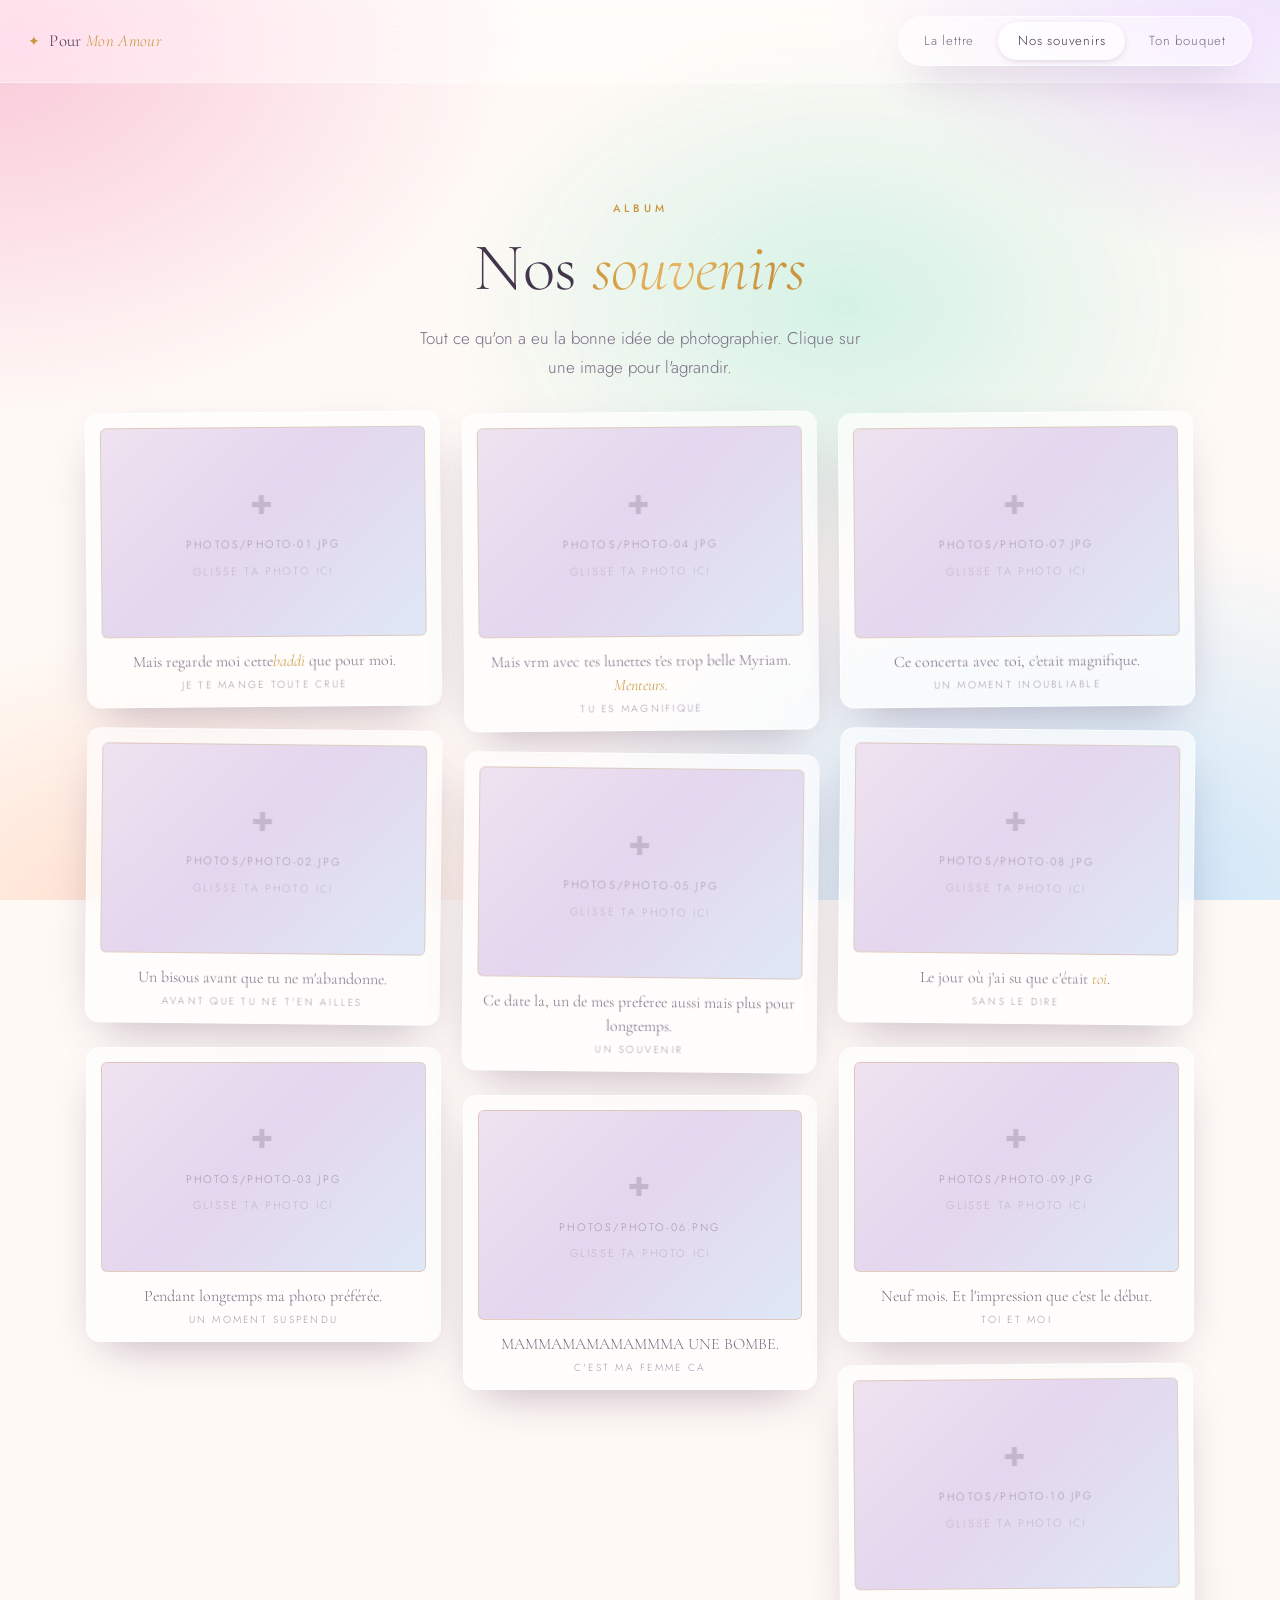
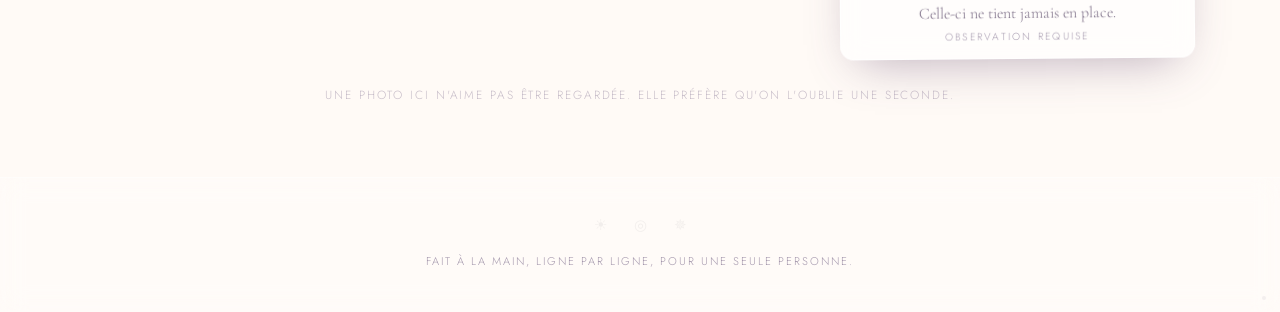
==== galerie.html @ 2abd5b2d "Add files via upload" ====
<!-- ==========================================================================
     FICHIER : galerie.html
     L'album photo — grille Masonry.
     ÉNIGME 2 (cachée ici) : le DERNIER cadre est un objet quantique.
     Si plus rien ne bouge pendant 5 secondes, il se révèle.

     LES PHOTOS sont dans le sous-dossier photos/ (versions web, 1800 px max).
     Tes fichiers d'origine sont intacts à la racine du dossier.
     Chaque cadre indique en commentaire de quel original il vient.
     ========================================================================== -->
<!DOCTYPE html>
<html lang="fr">
<head>
<meta charset="UTF-8">
<meta name="viewport" content="width=device-width, initial-scale=1">
<meta name="theme-color" content="#fffaf6">
<meta name="description" content="Nos souvenirs, encadrés.">

<title>Nos souvenirs ✦</title>

<link rel="icon" href="data:image/svg+xml,<svg xmlns='http://www.w3.org/2000/svg' viewBox='0 0 100 100'><text y='.9em' font-size='88'>🖼️</text></svg>">

<link rel="preconnect" href="https://fonts.googleapis.com">
<link rel="preconnect" href="https://fonts.gstatic.com" crossorigin>
<link href="https://fonts.googleapis.com/css2?family=Cormorant+Garamond:ital,wght@0,300;0,400;0,600;1,300;1,400&family=Jost:wght@300;400;500&display=swap" rel="stylesheet">

<link rel="stylesheet" href="style.css">
</head>

<body data-page="galerie">

<a class="skip-link" href="#contenu">Aller au contenu</a>

<!-- ===================== EN-TÊTE ===================== -->
<header class="site-header">
  <div class="brand">
    <span class="brand-mark" aria-hidden="true">✦</span>
    <span>Pour <em data-nom>toi</em></span>
  </div>
  <nav class="nav" aria-label="Navigation principale">
    <a href="index.html"   class="nav-link">La lettre</a>
    <a href="galerie.html" class="nav-link">Nos souvenirs</a>
    <a href="bouquet.html" class="nav-link">Ton bouquet</a>
  </nav>
</header>

<main id="contenu">
  <section class="wrap section">

    <header class="hero" style="padding-block:clamp(20px,6vw,44px) 0">
      <span class="eyebrow">Album</span>
      <h1 class="display" style="font-size:clamp(2.2rem,8vw,4.2rem)">Nos <em>souvenirs</em></h1>
      <!-- METTRE LE TEXTE D'INTRODUCTION DE LA GALERIE ICI -->
      <p class="lead">
        Tout ce qu'on a eu la bonne idée de photographier.
        Clique sur une image pour l'agrandir.
      </p>
    </header>

    <!-- ==========================================================
         LA GRILLE MASONRY — 10 photos
         Pour chaque cadre, il ne te reste qu'à réécrire le texte du
         <figcaption> (la ligne de légende et la petite ligne en
         majuscules en dessous). Ne touche pas aux src.
         ATTENTION : garde le DERNIER cadre (frame-quantum) en dernier.
         ========================================================== -->
    <div class="gallery" id="gallery">

      <!-- photo-01  <-  21BAE260-D2A3-44F0-8551-FBE3B6B635D3.jpg -->
      <figure class="frame">
        <div class="frame-inner">
          <img src="photos/photo-01.jpg" alt="Souvenir 1" loading="lazy">
        </div>
        <figcaption>
          <!-- MODIFIER LA LÉGENDE ICI -->
          Mais regarde moi cette<em>baddi</em> que pour moi.
          <span class="date">Je te mange toute crue</span>
        </figcaption>
      </figure>

      <!-- photo-02  <-  234F3E86-0384-46CB-82E0-60DF8956F5DC.jpg -->
      <figure class="frame">
        <div class="frame-inner">
          <img src="photos/photo-02.jpg" alt="Souvenir 2" loading="lazy">
        </div>
        <figcaption>
          <!-- MODIFIER LA LÉGENDE ICI -->
          Un bisous avant que tu ne m'abandonne.
          <span class="date">Avant que tu ne t'en ailles</span>
        </figcaption>
      </figure>

      <!-- photo-03  <-  3119BAD1-E97C-4F26-B639-EB09EE5CC3A6.jpg -->
      <figure class="frame">
        <div class="frame-inner">
          <img src="photos/photo-03.jpg" alt="Souvenir 3" loading="lazy">
        </div>
        <figcaption>
          <!-- MODIFIER LA LÉGENDE ICI -->
          Pendant longtemps ma photo préférée.
          <span class="date">Un moment suspendu</span>
        </figcaption>
      </figure>

      <!-- photo-04  <-  57893C8D-F0AA-4D41-A6BA-7386998CC1F8.jpg -->
      <figure class="frame">
        <div class="frame-inner">
          <img src="photos/photo-04.jpg" alt="Souvenir 4" loading="lazy">
        </div>
        <figcaption>
          <!-- MODIFIER LA LÉGENDE ICI -->
          Mais vrm avec tes lunettes t'es trop belle Myriam.
          <em>Menteurs.</em>
          <span class="date">Tu es magnifique</span>
        </figcaption>
      </figure>

      <!-- photo-05  <-  IMG_0868.JPG  (orientation redressée) -->
      <figure class="frame">
        <div class="frame-inner">
          <img src="photos/photo-05.jpg" alt="Souvenir 5" loading="lazy">
        </div>
        <figcaption>
          <!-- MODIFIER LA LÉGENDE ICI -->
          Ce date la, un de mes preferee aussi mais plus pour longtemps.
          <span class="date">Un souvenir</span>
        </figcaption>
      </figure>

      <!-- photo-06  <-  Sans_titre_55_20260718184501.png -->
      <figure class="frame">
        <div class="frame-inner">
          <img src="photos/photo-06.png" alt="Souvenir 6" loading="lazy">
        </div>
        <figcaption>
          <!-- MODIFIER LA LÉGENDE ICI -->
          MAMMAMAMAMAMMMA UNE BOMBE.
          <span class="date">C'est ma femme ca</span>
        </figcaption>
      </figure>

      <!-- photo-07  <-  IMG_1822.HEIC -->
      <figure class="frame">
        <div class="frame-inner">
          <img src="photos/photo-07.jpg" alt="Souvenir 7" loading="lazy">
        </div>
        <figcaption>
          <!-- MODIFIER LA LÉGENDE ICI -->
          Ce concerta avec toi, c'etait magnifique.
          <span class="date">Un moment inoubliable</span>
        </figcaption>
      </figure>

      <!-- photo-08  <-  IMG_1877.HEIC -->
      <figure class="frame">
        <div class="frame-inner">
          <img src="photos/photo-08.jpg" alt="Souvenir 8" loading="lazy">
        </div>
        <figcaption>
          <!-- MODIFIER LA LÉGENDE ICI -->
          Le jour où j'ai su que c'était <em>toi</em>.
          <span class="date">Sans le dire</span>
        </figcaption>
      </figure>

      <!-- photo-09  <-  IMG_2083.HEIC -->
      <figure class="frame">
        <div class="frame-inner">
          <img src="photos/photo-09.jpg" alt="Souvenir 9" loading="lazy">
        </div>
        <figcaption>
          <!-- MODIFIER LA LÉGENDE ICI -->
          Neuf mois. Et l'impression que c'est le début.
          <span class="date">Toi et moi</span>
        </figcaption>
      </figure>

      <!-- ==========================================================
           ÉNIGME 2 — L'OBJET QUANTIQUE   (photo-10 <- IMG_2093.HEIC)
           Ce cadre doit rester le DERNIER de la grille.
           Le texte révélé est généré par app.js (donc invisible ici).
           ========================================================== -->
      <figure class="frame frame-quantum" id="frameQuantum">
        <div class="frame-inner">
          <img src="photos/photo-10.jpg" alt="Souvenir 10" loading="lazy">
          <div class="quantum-veil" id="quantumVeil" aria-hidden="true"><b></b></div>
        </div>
        <figcaption>
          <!-- MODIFIER LA LÉGENDE ICI -->
          Celle-ci ne tient jamais en place.
          <span class="date">Observation requise</span>
        </figcaption>
      </figure>

    </div>

    <p class="whisper" style="text-align:center;margin-top:26px">
      Une photo ici n'aime pas être regardée. Elle préfère qu'on l'oublie une seconde.
    </p>

  </section>
</main>

<!-- ===================== PIED DE PAGE ===================== -->
<footer class="site-footer">
  <div class="sigils" id="sigils" aria-hidden="true"></div>
  <small>Fait à la main, ligne par ligne, pour une seule personne.</small>
  <span class="pixel-secret" id="pixelSecret" role="button" tabindex="-1" aria-label="Anomalie"></span>
</footer>

<script src="app.js" defer></script>
</body>
</html>
---- style.css ----
/* =========================================================================
   FICHIER : style.css
   Design global — Glassmorphism pastel, Mobile-First.
   Utilisé par index.html, galerie.html et bouquet.html.
   ========================================================================= */

/* -------------------------------------------------------------------------
   0. TOKENS & RESET
   ------------------------------------------------------------------------- */
:root{
  /* Palette pastel */
  --c-rose:#f9c9d9;
  --c-lilas:#dcc9f5;
  --c-ciel:#c6e2f8;
  --c-peche:#ffd9c4;
  --c-menthe:#cdf0e2;
  --c-creme:#fffaf6;

  /* Accents */
  --or:#c9963f;
  --or-clair:#f2d9a0;
  --or-vif:#ffdf9e;

  /* Encre */
  --encre:#43354c;
  --encre-2:#7a6b84;
  --encre-3:#a598ad;

  /* Verre */
  --verre:rgba(255,255,255,.44);
  --verre-fort:rgba(255,255,255,.66);
  --verre-bord:rgba(255,255,255,.72);
  --verre-bord-2:rgba(255,255,255,.35);

  --ombre:0 18px 45px -18px rgba(88,62,102,.42);
  --ombre-forte:0 30px 70px -25px rgba(70,45,90,.55);

  --r-xs:10px;
  --r-sm:14px;
  --r:20px;
  --r-lg:28px;
  --r-full:999px;

  --serif:'Cormorant Garamond',Georgia,'Times New Roman',serif;
  --sans:'Jost',-apple-system,BlinkMacSystemFont,'Segoe UI',Roboto,'Helvetica Neue',sans-serif;

  --ease:cubic-bezier(.6,.04,.28,1);
  --max:1180px;
}

*,*::before,*::after{ box-sizing:border-box; margin:0; padding:0; }

html{
  -webkit-text-size-adjust:100%;
  scroll-behavior:smooth;
}

body{
  min-height:100svh;
  font-family:var(--sans);
  font-weight:300;
  font-size:16px;
  line-height:1.7;
  color:var(--encre);
  background:var(--c-creme);
  overflow-x:hidden;
  -webkit-font-smoothing:antialiased;
  -webkit-tap-highlight-color:transparent;
  display:flex;
  flex-direction:column;
}

img{ display:block; max-width:100%; height:auto; }
button,input,select{ font:inherit; color:inherit; }
button{ background:none; border:0; cursor:pointer; }
a{ color:inherit; text-decoration:none; }

.sr-only{
  position:absolute!important; width:1px; height:1px; padding:0; margin:-1px;
  overflow:hidden; clip:rect(0 0 0 0); white-space:nowrap; border:0;
}

.skip-link{
  position:absolute; top:-100px; left:12px; z-index:999;
  background:#fff; color:var(--encre); padding:10px 16px; border-radius:var(--r-xs);
}
.skip-link:focus{ top:12px; }

:focus-visible{
  outline:2px solid var(--or);
  outline-offset:3px;
  border-radius:6px;
}

/* -------------------------------------------------------------------------
   1. FOND ANIMÉ + PÉTALES
   ------------------------------------------------------------------------- */
.bg{
  position:fixed; inset:0; z-index:-3; pointer-events:none;
  background:var(--c-creme);
  overflow:hidden;
}
.bg::before,
.bg::after{
  content:''; position:absolute; inset:-30%;
  background-repeat:no-repeat;
  will-change:transform;
}
.bg::before{
  background-image:
    radial-gradient(38% 38% at 18% 22%, var(--c-rose) 0%, transparent 68%),
    radial-gradient(34% 34% at 82% 14%, var(--c-lilas) 0%, transparent 68%),
    radial-gradient(40% 40% at 72% 82%, var(--c-ciel) 0%, transparent 68%);
  animation:derive-a 32s var(--ease) infinite alternate;
}
.bg::after{
  background-image:
    radial-gradient(32% 32% at 26% 84%, var(--c-peche) 0%, transparent 66%),
    radial-gradient(30% 30% at 60% 40%, var(--c-menthe) 0%, transparent 66%);
  opacity:.85;
  animation:derive-b 41s var(--ease) infinite alternate;
}
@keyframes derive-a{
  0%{ transform:translate3d(-3%,-2%,0) scale(1); }
  100%{ transform:translate3d(4%,3%,0) scale(1.12); }
}
@keyframes derive-b{
  0%{ transform:translate3d(3%,2%,0) scale(1.08) rotate(0deg); }
  100%{ transform:translate3d(-4%,-3%,0) scale(1) rotate(6deg); }
}

/* Voile de grain très léger : texture « premium » */
.bg-grain{
  position:fixed; inset:0; z-index:-2; pointer-events:none; opacity:.35;
  background-image:radial-gradient(rgba(255,255,255,.9) .5px, transparent .5px);
  background-size:4px 4px;
  mix-blend-mode:overlay;
}

/* Pétales / étoiles flottantes (générés par app.js) */
.petals{ position:fixed; inset:0; z-index:-1; pointer-events:none; overflow:hidden; }
.petal{
  position:absolute; top:-8vh; left:0;
  border-radius:60% 0 60% 0;
  opacity:0;
  will-change:transform,opacity;
  animation-name:tomber;
  animation-timing-function:linear;
  animation-iteration-count:infinite;
}
.petal.is-star{
  border-radius:50%;
  box-shadow:0 0 6px 1px currentColor;
}
@keyframes tomber{
  0%{ transform:translate3d(0,-10vh,0) rotate(0deg); opacity:0; }
  8%{ opacity:var(--o,.55); }
  92%{ opacity:var(--o,.55); }
  100%{ transform:translate3d(var(--dx,40px),112vh,0) rotate(540deg); opacity:0; }
}

/* -------------------------------------------------------------------------
   2. TYPOGRAPHIE & UTILITAIRES
   ------------------------------------------------------------------------- */
h1,h2,h3{ font-family:var(--serif); font-weight:400; line-height:1.12; letter-spacing:-.01em; }

.display{
  font-size:clamp(2.6rem,11vw,5.6rem);
  font-weight:300;
  line-height:1.02;
}
.display em{
  font-style:italic;
  background:linear-gradient(105deg,var(--or) 0%,#e8b45f 40%,var(--or) 80%);
  -webkit-background-clip:text; background-clip:text;
  -webkit-text-fill-color:transparent; color:transparent;
}

h2{ font-size:clamp(1.7rem,5.5vw,2.6rem); }
h3{ font-size:clamp(1.25rem,4vw,1.5rem); }

.eyebrow{
  font-family:var(--sans);
  font-size:.68rem; font-weight:500;
  letter-spacing:.34em; text-transform:uppercase;
  color:var(--or);
}

.lead{ font-size:1.06rem; color:var(--encre-2); }

.whisper{
  font-size:.74rem; letter-spacing:.16em; text-transform:uppercase;
  color:var(--encre-3); opacity:.62;
}

.wrap{
  width:100%; max-width:var(--max);
  margin-inline:auto;
  padding-inline:clamp(18px,5vw,36px);
}

.section{ padding-block:clamp(38px,8vw,72px); }

.divider{
  width:100%; max-width:220px; height:1px; margin:26px auto;
  background:linear-gradient(90deg,transparent,rgba(201,150,63,.5),transparent);
}

/* -------------------------------------------------------------------------
   3. HEADER / NAVIGATION
   ------------------------------------------------------------------------- */
.site-header{
  position:sticky; top:0; z-index:60;
  display:flex; flex-direction:column; gap:12px; align-items:center;
  padding:14px clamp(14px,4vw,28px) 14px;
  background:rgba(255,255,255,.42);
  -webkit-backdrop-filter:blur(18px) saturate(150%);
  backdrop-filter:blur(18px) saturate(150%);
  border-bottom:1px solid var(--verre-bord-2);
}

.brand{
  display:flex; align-items:center; gap:9px;
  font-family:var(--serif); font-size:1.05rem; letter-spacing:.02em;
}
.brand-mark{
  color:var(--or); font-size:.85rem;
  animation:scintille 4.5s ease-in-out infinite;
}
@keyframes scintille{ 0%,100%{opacity:.5;transform:scale(.9)} 50%{opacity:1;transform:scale(1.15)} }
.brand em{ font-style:italic; color:var(--or); }

.nav{
  display:flex; gap:4px;
  padding:5px;
  background:var(--verre);
  border:1px solid var(--verre-bord);
  border-radius:var(--r-full);
  box-shadow:var(--ombre);
  max-width:100%;
}
.nav-link{
  position:relative;
  padding:8px clamp(12px,3.4vw,20px);
  border-radius:var(--r-full);
  font-size:.82rem; letter-spacing:.06em;
  color:var(--encre-2);
  white-space:nowrap;
  transition:color .3s var(--ease), background .3s var(--ease);
}
.nav-link:hover{ color:var(--encre); background:rgba(255,255,255,.5); }
.nav-link.is-active{
  color:var(--encre);
  background:var(--verre-fort);
  box-shadow:0 2px 10px -4px rgba(88,62,102,.4);
}

/* -------------------------------------------------------------------------
   4. BOUTONS & CONTRÔLES
   ------------------------------------------------------------------------- */
.btn{
  display:inline-flex; align-items:center; justify-content:center; gap:10px;
  padding:14px 28px;
  border-radius:var(--r-full);
  font-size:.86rem; font-weight:400; letter-spacing:.12em; text-transform:uppercase;
  border:1px solid var(--verre-bord);
  background:var(--verre-fort);
  color:var(--encre);
  box-shadow:var(--ombre);
  transition:transform .35s var(--ease), box-shadow .35s var(--ease), background .35s var(--ease);
}
.btn:hover{ transform:translateY(-2px); box-shadow:var(--ombre-forte); }
.btn:active{ transform:translateY(0) scale(.985); }

.btn-primary{
  background:linear-gradient(135deg,#fff2dc,#f4d9a4 55%,#e8c078);
  border-color:rgba(201,150,63,.4);
  color:#5c421a;
}
.btn-ghost{
  background:rgba(255,255,255,.28);
  color:var(--encre-2);
}

.field{ border:0; margin-bottom:26px; }
.field legend{
  font-size:.66rem; letter-spacing:.28em; text-transform:uppercase;
  color:var(--or); margin-bottom:12px;
}

.chips{ display:flex; flex-wrap:wrap; gap:8px; }
.chip{
  padding:9px 15px;
  border-radius:var(--r-full);
  border:1px solid var(--verre-bord-2);
  background:rgba(255,255,255,.36);
  font-size:.82rem; color:var(--encre-2);
  transition:all .28s var(--ease);
}
.chip:hover{ background:rgba(255,255,255,.62); color:var(--encre); }
.chip[aria-pressed="true"]{
  background:linear-gradient(135deg,#fff4e2,#f0d5a3);
  border-color:rgba(201,150,63,.45);
  color:#5c421a;
  box-shadow:0 4px 14px -6px rgba(201,150,63,.7);
}

.swatches{ display:flex; flex-wrap:wrap; gap:10px; }
.swatch{
  width:38px; height:38px; border-radius:50%;
  background:var(--c);
  border:2px solid rgba(255,255,255,.85);
  box-shadow:0 4px 12px -4px rgba(88,62,102,.5);
  position:relative;
  transition:transform .3s var(--ease);
}
.swatch:hover{ transform:scale(1.12); }
.swatch[aria-pressed="true"]{ transform:scale(1.12); }
.swatch[aria-pressed="true"]::after{
  content:''; position:absolute; inset:-6px;
  border:1.5px solid var(--or); border-radius:50%;
}

.field-value{
  margin-top:10px; font-size:.78rem; letter-spacing:.14em;
  text-transform:uppercase; color:var(--encre-3);
}

.qty{ display:flex; align-items:center; gap:14px; }
input[type="range"]{
  -webkit-appearance:none; appearance:none;
  flex:1; height:4px; border-radius:var(--r-full);
  background:linear-gradient(90deg,var(--or-clair),var(--c-rose));
  outline-offset:6px;
}
input[type="range"]::-webkit-slider-thumb{
  -webkit-appearance:none; appearance:none;
  width:22px; height:22px; border-radius:50%;
  background:#fff; border:1px solid rgba(201,150,63,.5);
  box-shadow:0 3px 10px -2px rgba(88,62,102,.55);
  cursor:grab;
}
input[type="range"]::-moz-range-thumb{
  width:20px; height:20px; border-radius:50%;
  background:#fff; border:1px solid rgba(201,150,63,.5);
  box-shadow:0 3px 10px -2px rgba(88,62,102,.55);
  cursor:grab;
}
input[type="number"],
input[type="text"]{
  width:74px; padding:9px 10px; text-align:center;
  border-radius:var(--r-xs);
  border:1px solid var(--verre-bord-2);
  background:rgba(255,255,255,.55);
  font-size:.95rem;
}

/* -------------------------------------------------------------------------
   5. CARTES DE VERRE
   ------------------------------------------------------------------------- */
.glass{
  background:var(--verre);
  -webkit-backdrop-filter:blur(22px) saturate(160%);
  backdrop-filter:blur(22px) saturate(160%);
  border:1px solid var(--verre-bord);
  border-radius:var(--r-lg);
  box-shadow:var(--ombre);
  position:relative;
}
.glass::before{
  content:''; position:absolute; inset:0; border-radius:inherit; pointer-events:none;
  background:linear-gradient(150deg,rgba(255,255,255,.5),transparent 42%);
}

/* -------------------------------------------------------------------------
   6. ACCUEIL — héros, runes, lettre
   ------------------------------------------------------------------------- */
.hero{ text-align:center; padding-block:clamp(34px,9vw,74px) clamp(20px,5vw,34px); }
.hero .eyebrow{ display:block; margin-bottom:16px; }
.hero .lead{ max-width:46ch; margin:22px auto 0; }

/* --- Bande de runes : ÉNIGME 1 (le chemin doré) --- */
.rune-band{
  display:flex; justify-content:center; align-items:center; gap:clamp(10px,3vw,18px);
  margin:30px auto 8px;
  padding:10px 18px;
  width:max-content; max-width:100%;
  border-radius:var(--r-full);
  border:1px solid rgba(201,150,63,.16);
  background:rgba(255,255,255,.18);
}
.rune{
  width:18px; height:18px;
  color:var(--encre-3);
  opacity:.34;
  transition:opacity .5s var(--ease), color .5s var(--ease), transform .5s var(--ease);
}
.rune svg{ width:100%; height:100%; display:block; }
.rune.is-lit{
  opacity:1; color:var(--or);
  transform:translateY(-2px) scale(1.18);
  filter:drop-shadow(0 0 6px rgba(255,206,120,.9));
}
.rune-band:hover .rune{ opacity:.55; }

/* --- La lettre --- */
.letter{
  max-width:660px; margin-inline:auto;
  padding:clamp(26px,6vw,52px);
  font-family:var(--serif);
  font-size:clamp(1.06rem,3.4vw,1.28rem);
  line-height:1.9;
  color:var(--encre);
}
.letter p{ margin-bottom:1.15em; }
.letter p:last-of-type{ margin-bottom:0; }
.letter .initiale::first-letter{
  float:left; font-size:3.4em; line-height:.82; padding:.06em .12em 0 0;
  color:var(--or); font-style:italic;
}
.letter .signature{
  margin-top:30px; text-align:right;
  font-style:italic; font-size:1.1em; color:var(--or);
}

/* Cartes « raccourcis » vers les autres pages */
.cards{
  display:grid; gap:16px;
  grid-template-columns:1fr;
  margin-top:34px;
}
.card{
  display:block; padding:26px 24px;
  transition:transform .4s var(--ease), box-shadow .4s var(--ease);
}
.card:hover{ transform:translateY(-5px); box-shadow:var(--ombre-forte); }
.card .icon{ font-size:1.7rem; display:block; margin-bottom:12px; }
.card h3{ margin-bottom:6px; }
.card p{ font-size:.92rem; color:var(--encre-2); }
.card .go{
  display:inline-block; margin-top:14px;
  font-size:.72rem; letter-spacing:.2em; text-transform:uppercase; color:var(--or);
}

/* -------------------------------------------------------------------------
   7. GALERIE
   ------------------------------------------------------------------------- */
.gallery{
  columns:1;
  column-gap:18px;
  margin-top:30px;
}

.frame{
  break-inside:avoid;
  margin-bottom:18px;
  padding:14px 14px 4px;
  background:var(--verre-fort);
  -webkit-backdrop-filter:blur(14px);
  backdrop-filter:blur(14px);
  border:1px solid var(--verre-bord);
  border-radius:var(--r-sm);
  box-shadow:var(--ombre);
  transition:transform .5s var(--ease), box-shadow .5s var(--ease);
}
.frame:nth-child(3n+1){ transform:rotate(-.5deg); }
.frame:nth-child(3n+2){ transform:rotate(.6deg); }
.frame:hover{
  transform:rotate(0deg) translateY(-6px);
  box-shadow:var(--ombre-forte);
  z-index:2;
}

.frame-inner{
  position:relative;
  overflow:hidden;
  border-radius:6px;
  border:1px solid rgba(201,150,63,.28);
  background:
    linear-gradient(135deg,#efe3f0,#e4d6ee 45%,#dfe8f6);
  min-height:170px;
  cursor:zoom-in;
}
.frame-inner img{
  width:100%; display:block;
  transition:transform .8s var(--ease), filter .8s var(--ease);
}
.frame:hover .frame-inner img{ transform:scale(1.045); }

/* Emplacement vide (photo pas encore glissée) */
.frame-inner .ph{
  position:absolute; inset:0;
  display:none;
  flex-direction:column; align-items:center; justify-content:center; gap:8px;
  text-align:center; padding:20px;
  font-size:.68rem; letter-spacing:.2em; text-transform:uppercase;
  color:var(--encre-3);
}
.frame-inner .ph span{ font-size:1.6rem; opacity:.5; }
.frame-inner.is-missing{ min-height:210px; cursor:default; }
.frame-inner.is-missing img{ display:none; }
.frame-inner.is-missing .ph{ display:flex; }

.frame figcaption{
  padding:12px 4px 10px;
  font-family:var(--serif);
  font-size:1rem; line-height:1.5;
  color:var(--encre-2);
  text-align:center;
}
.frame figcaption em{ color:var(--or); font-style:italic; }
.frame figcaption .date{
  display:block; margin-top:4px;
  font-family:var(--sans); font-size:.64rem;
  letter-spacing:.22em; text-transform:uppercase; color:var(--encre-3);
}

/* --- ÉNIGME 2 : le cadre quantique --- */
.frame-quantum .frame-inner{
  border-color:rgba(201,150,63,.28);
  transition:border-color 1.2s var(--ease), box-shadow 1.2s var(--ease);
}
.quantum-veil{
  position:absolute; inset:0;
  display:flex; align-items:center; justify-content:center;
  padding:22px; text-align:center;
  background:radial-gradient(circle at 50% 50%, rgba(30,18,52,.86), rgba(12,8,26,.94));
  opacity:0; pointer-events:none;
  transition:opacity 1.4s var(--ease);
}
.quantum-veil b{
  display:block;
  font-family:var(--serif); font-weight:400;
  font-size:clamp(1rem,3.6vw,1.3rem); line-height:1.5;
  color:#d9e6ff;
  text-shadow:0 0 22px rgba(140,190,255,.85);
  letter-spacing:.02em;
}
.frame-quantum.is-awake .frame-inner{
  border-color:rgba(120,190,255,.95);
  box-shadow:0 0 0 1px rgba(120,190,255,.5), 0 0 34px -4px rgba(110,170,255,.75);
}
.frame-quantum.is-awake .quantum-veil{ opacity:1; }
/* Si la photo n'est pas encore posée, le voile doit masquer l'emplacement vide */
.frame-inner.is-missing .quantum-veil{
  background:radial-gradient(circle at 50% 50%, rgba(26,15,48,.97), rgba(10,6,22,.99));
}
.frame-quantum.is-awake .frame-inner img{ filter:blur(2px) saturate(.6); }

/* Lightbox */
.lightbox{
  position:fixed; inset:0; z-index:200;
  display:flex; align-items:center; justify-content:center;
  padding:5vw;
  background:rgba(30,18,40,.82);
  -webkit-backdrop-filter:blur(14px);
  backdrop-filter:blur(14px);
  opacity:0; visibility:hidden;
  transition:opacity .4s var(--ease), visibility .4s;
}
.lightbox.is-open{ opacity:1; visibility:visible; }
.lightbox figure{ max-width:min(1000px,92vw); text-align:center; }
.lightbox img{
  max-height:76svh; width:auto; margin-inline:auto;
  border-radius:var(--r-sm);
  box-shadow:0 40px 90px -30px rgba(0,0,0,.8);
}
.lightbox figcaption{
  margin-top:18px; color:#f6ece6;
  font-family:var(--serif); font-size:1.1rem;
}
.lightbox .close{
  position:absolute; top:18px; right:20px;
  width:44px; height:44px; border-radius:50%;
  background:rgba(255,255,255,.14); color:#fff; font-size:1.2rem;
}

/* -------------------------------------------------------------------------
   8. BOUQUET — le studio
   ------------------------------------------------------------------------- */
.studio{
  display:grid; gap:20px;
  grid-template-columns:1fr;
  margin-top:26px;
  align-items:start;
}
.panel{ padding:clamp(22px,5vw,32px); }
.panel h2{ margin-bottom:6px; }
.panel .lead{ font-size:.92rem; margin-bottom:26px; }

.preview{
  padding:18px 18px 22px;
}
.preview-stage{
  border-radius:var(--r);
  background:
    radial-gradient(70% 55% at 50% 22%, rgba(255,255,255,.85), transparent 70%),
    linear-gradient(170deg,#f4ecf8,#e7dcf1 55%,#dfe6f4);
  box-shadow:inset 0 2px 22px -6px rgba(88,62,102,.35);
  overflow:hidden;
}
.preview-stage svg{ width:100%; height:auto; display:block; }

.recap{
  margin-top:16px; text-align:center;
  font-family:var(--serif); font-size:1.08rem; color:var(--encre);
}
.recap span{ color:var(--or); font-style:italic; }

/* Message de commande.
   Affichage par display (et non par max-height) : le message doit
   apparaître même si aucune transition ne se joue. */
.order{
  margin-top:20px; padding:26px 24px;
  text-align:center;
  display:none;
}
.order.is-open{ display:block; }
.order h3{ color:var(--or); margin-bottom:10px; }
.order p{ font-family:var(--serif); font-size:1.08rem; line-height:1.75; }
.order .seal{ font-size:1.8rem; display:block; margin-bottom:10px; }

/* Message d'anomalie — ÉNIGME 3 */
.anomaly{
  margin-top:20px; padding:24px 22px;
  display:none;
  border-radius:var(--r);
  border:1px solid rgba(120,190,255,.45);
  background:linear-gradient(160deg,rgba(24,14,42,.94),rgba(10,8,26,.96));
  color:#cfe0ff;
  font-family:'SFMono-Regular',ui-monospace,Menlo,Consolas,monospace;
  font-size:.82rem; line-height:1.9; letter-spacing:.04em;
}
.anomaly.is-open{ display:block; }
.anomaly .err{ color:#ff9db4; }
.anomaly .ok{ color:#9dffc9; }
.anomaly .key{
  display:inline-block; margin-top:6px;
  color:#ffe08a; font-size:1.05rem; letter-spacing:.34em;
  text-shadow:0 0 18px rgba(255,210,120,.75);
}
.anomaly .cursor{
  display:inline-block; width:8px; height:1em; vertical-align:-2px;
  background:#9dffc9; animation:clignote 1s steps(2) infinite;
}
@keyframes clignote{ 50%{opacity:0} }

/* Glitch global */
html.is-glitching body{ animation:glitch-body .42s steps(2) 5; }
html.is-glitching .bg{ filter:hue-rotate(210deg) saturate(2.2) contrast(1.3); }
@keyframes glitch-body{
  0%{ transform:translate(0); filter:none; }
  20%{ transform:translate(-3px,1px); filter:hue-rotate(160deg) saturate(2); }
  40%{ transform:translate(3px,-2px); filter:invert(.08) contrast(1.4); }
  60%{ transform:translate(-2px,-1px); filter:hue-rotate(300deg); }
  80%{ transform:translate(2px,2px); filter:blur(.6px) saturate(2.4); }
  100%{ transform:translate(0); filter:none; }
}

/* -------------------------------------------------------------------------
   9. FOOTER, SIGILS & PIXEL SECRET
   ------------------------------------------------------------------------- */
.site-footer{
  margin-top:auto;
  padding:34px clamp(18px,5vw,36px) 40px;
  text-align:center;
  border-top:1px solid var(--verre-bord-2);
  background:rgba(255,255,255,.24);
  -webkit-backdrop-filter:blur(12px);
  backdrop-filter:blur(12px);
  position:relative;
}
.site-footer small{
  display:block; margin-top:14px;
  font-size:.7rem; letter-spacing:.18em; text-transform:uppercase; color:var(--encre-3);
}

.sigils{
  display:flex; justify-content:center; align-items:center; gap:18px;
  min-height:26px;
}
.sigil{
  width:22px; height:22px;
  display:grid; place-items:center;
  font-size:.95rem; line-height:1;
  color:var(--encre-3);
  opacity:.12;
  filter:grayscale(1);
  transition:opacity .9s var(--ease), color .9s var(--ease), filter .9s var(--ease), transform .9s var(--ease);
}
.sigil.is-found{
  opacity:1; filter:none; color:var(--or);
  transform:scale(1.1);
  animation:pulse-sigil 3.4s ease-in-out infinite;
}
@keyframes pulse-sigil{
  0%,100%{ filter:drop-shadow(0 0 3px rgba(255,205,120,.5)); }
  50%{ filter:drop-shadow(0 0 11px rgba(255,205,120,.95)); }
}

/* Le pixel brillant — porte du méta-puzzle */
.pixel-secret{
  position:absolute; right:14px; bottom:12px;
  width:4px; height:4px; border-radius:50%;
  background:var(--encre-3);
  opacity:.13;
  pointer-events:none;
  transition:opacity .8s var(--ease), box-shadow .8s var(--ease), transform .8s var(--ease);
}
.pixel-secret.is-live{
  opacity:1;
  background:var(--or-vif);
  box-shadow:0 0 8px 2px rgba(255,215,130,.9);
  pointer-events:auto;
  cursor:pointer;
  animation:respire 2.6s ease-in-out infinite;
}
.pixel-secret.is-live::after{
  /* zone tactile confortable sur mobile, invisible */
  content:''; position:absolute; inset:-16px;
}
@keyframes respire{
  0%,100%{ transform:scale(1); box-shadow:0 0 6px 1px rgba(255,215,130,.7); }
  50%{ transform:scale(1.7); box-shadow:0 0 16px 4px rgba(255,215,130,1); }
}

/* -------------------------------------------------------------------------
   10. LE PORTAIL (modale)
   ------------------------------------------------------------------------- */
.portal{
  position:fixed; inset:0; z-index:300;
  display:flex; align-items:center; justify-content:center;
  padding:5vw;
  background:radial-gradient(circle at 50% 40%, rgba(38,22,66,.82), rgba(8,6,18,.94));
  -webkit-backdrop-filter:blur(16px);
  backdrop-filter:blur(16px);
  opacity:0; visibility:hidden;
  transition:opacity .5s var(--ease), visibility .5s;
}
.portal.is-open{ opacity:1; visibility:visible; }

.portal-card{
  width:min(440px,100%);
  padding:clamp(26px,6vw,40px);
  text-align:center;
  border-radius:var(--r-lg);
  border:1px solid rgba(255,215,150,.28);
  background:linear-gradient(165deg,rgba(46,30,72,.9),rgba(18,12,34,.94));
  box-shadow:0 40px 100px -30px rgba(0,0,0,.9), inset 0 1px 0 rgba(255,255,255,.12);
  color:#ece3f5;
  transform:translateY(24px) scale(.96);
  transition:transform .55s var(--ease);
}
.portal.is-open .portal-card{ transform:none; }
.portal.is-wrong .portal-card{ animation:secousse .5s var(--ease); }
@keyframes secousse{
  0%,100%{ transform:translateX(0); }
  20%{ transform:translateX(-11px); }
  40%{ transform:translateX(9px); }
  60%{ transform:translateX(-6px); }
  80%{ transform:translateX(4px); }
}

.portal-card .glyph{
  font-size:1.9rem; color:var(--or-vif);
  display:block; margin-bottom:12px;
  filter:drop-shadow(0 0 14px rgba(255,205,120,.8));
}
.portal-card h2{ font-size:1.65rem; color:#fff; margin-bottom:8px; }
.portal-card .sub{
  font-size:.78rem; letter-spacing:.16em; text-transform:uppercase;
  color:rgba(236,227,245,.5); margin-bottom:26px;
}
.portal-field{ text-align:left; margin-bottom:16px; }
.portal-field label{
  display:block; margin-bottom:7px;
  font-size:.64rem; letter-spacing:.26em; text-transform:uppercase;
  color:var(--or-clair);
}
.portal-field input{
  width:100%; padding:13px 16px; text-align:center;
  border-radius:var(--r-xs);
  border:1px solid rgba(255,215,150,.24);
  background:rgba(255,255,255,.06);
  color:#fff;
  font-size:1rem; letter-spacing:.22em;
}
.portal-field input::placeholder{ color:rgba(236,227,245,.28); letter-spacing:.12em; }
.portal-card .btn{ width:100%; margin-top:10px; }
.portal-msg{
  min-height:22px; margin-top:14px;
  font-size:.76rem; letter-spacing:.1em; color:#ff9db4;
}
.portal-close{
  position:absolute; top:16px; right:18px;
  width:42px; height:42px; border-radius:50%;
  color:#fff; background:rgba(255,255,255,.1); font-size:1.1rem;
}

/* -------------------------------------------------------------------------
   11. TOAST DISCRET
   ------------------------------------------------------------------------- */
.toast-zone{
  position:fixed; left:50%; bottom:26px; z-index:400;
  transform:translateX(-50%);
  display:flex; flex-direction:column; gap:10px; align-items:center;
  pointer-events:none; width:calc(100% - 32px); max-width:420px;
}
.toast{
  padding:12px 22px;
  border-radius:var(--r-full);
  background:rgba(28,18,44,.9);
  -webkit-backdrop-filter:blur(12px);
  backdrop-filter:blur(12px);
  border:1px solid rgba(255,215,150,.3);
  color:#f4ead8;
  font-size:.78rem; letter-spacing:.1em; text-align:center;
  box-shadow:0 20px 45px -20px rgba(0,0,0,.8);
  animation:toast-in .55s var(--ease), toast-out .55s var(--ease) 4.4s forwards;
}
@keyframes toast-in{ from{ opacity:0; transform:translateY(18px); } }
@keyframes toast-out{ to{ opacity:0; transform:translateY(-10px); } }

/* -------------------------------------------------------------------------
   12. LA FINALE COSMIQUE
   ------------------------------------------------------------------------- */
html.cosmos-mode,
html.cosmos-mode body{
  background:#05040f;
  color:#eae4f5;
}
html.cosmos-mode body{ display:block; overflow-x:hidden; }

.cosmos-stars{
  position:fixed; inset:0; z-index:0;
  width:100%; height:100%;
  display:block;
}
.cosmos-veil{
  position:fixed; inset:0; z-index:1; pointer-events:none;
  background:
    radial-gradient(48% 38% at 22% 18%, rgba(120,80,220,.30), transparent 70%),
    radial-gradient(44% 34% at 80% 26%, rgba(220,90,160,.24), transparent 70%),
    radial-gradient(60% 46% at 50% 96%, rgba(60,150,230,.24), transparent 70%),
    radial-gradient(120% 90% at 50% 50%, transparent 40%, rgba(2,1,8,.85) 100%);
}

.cosmos-content{
  position:relative; z-index:2;
  width:100%; max-width:760px;
  margin-inline:auto;
  padding:clamp(60px,14vw,120px) clamp(20px,6vw,40px) clamp(70px,14vw,120px);
  text-align:center;
}
/* Apparition en cascade pilotée par app.js (classe .is-in).
   Volontairement une TRANSITION et non une animation : si le navigateur
   ne joue aucune transition, la classe applique quand même l'état final
   et la lettre reste lisible. Jamais de contenu invisible. */
.cosmos-content > *{
  opacity:0;
  transform:translateY(26px);
  filter:blur(6px);
  transition:opacity .9s var(--ease), transform .9s var(--ease), filter .9s var(--ease);
}
.cosmos-content > *.is-in{
  opacity:1;
  transform:none;
  filter:blur(0);
}
.cosmos-eyebrow{
  font-size:.66rem; letter-spacing:.42em; text-transform:uppercase;
  color:rgba(255,215,150,.85);
}
.cosmos-title{
  font-family:var(--serif); font-weight:300;
  font-size:clamp(2.6rem,12vw,6rem); line-height:1;
  margin:20px 0 8px;
  background:linear-gradient(120deg,#fff 0%,#ffd9a1 30%,#e6b3ff 60%,#9fd4ff 100%);
  -webkit-background-clip:text; background-clip:text;
  -webkit-text-fill-color:transparent; color:transparent;
  filter:drop-shadow(0 0 34px rgba(190,140,255,.42));
}
.cosmos-sub{
  font-family:var(--serif); font-style:italic;
  font-size:clamp(1.1rem,4vw,1.5rem);
  color:rgba(234,228,245,.72);
  margin-bottom:44px;
}
.cosmos-letter{
  text-align:left;
  padding:clamp(24px,6vw,44px);
  border-radius:var(--r-lg);
  border:1px solid rgba(255,255,255,.14);
  background:rgba(255,255,255,.045);
  -webkit-backdrop-filter:blur(18px);
  backdrop-filter:blur(18px);
  box-shadow:0 40px 100px -40px rgba(0,0,0,.9), inset 0 1px 0 rgba(255,255,255,.14);
  font-family:var(--serif);
  font-size:clamp(1.05rem,3.4vw,1.24rem); line-height:1.95;
  color:#eee8f7;
}
.cosmos-letter p{ margin-bottom:1.2em; }
.cosmos-letter p:last-child{ margin-bottom:0; }
.cosmos-letter .signature{
  display:block; margin-top:30px; text-align:right;
  font-style:italic; color:#ffd9a1;
}

.cosmos-gift{
  margin-top:30px; padding:clamp(24px,6vw,40px);
  border-radius:var(--r-lg);
  border:1px solid rgba(255,215,150,.34);
  background:linear-gradient(160deg,rgba(255,214,150,.16),rgba(180,120,255,.1));
  box-shadow:0 0 60px -22px rgba(255,200,120,.6), inset 0 1px 0 rgba(255,255,255,.18);
}
.cosmos-gift .icon{ font-size:2.2rem; display:block; margin-bottom:12px; }
.cosmos-gift h3{
  font-size:1.5rem; color:#ffdca6; margin-bottom:10px;
  letter-spacing:.02em;
}
.cosmos-gift p{ font-family:var(--serif); font-size:1.1rem; line-height:1.8; color:#f3ecff; }

.cosmos-badge{
  display:inline-flex; align-items:center; gap:10px;
  margin-top:36px; padding:12px 24px;
  border-radius:var(--r-full);
  border:1px solid rgba(255,255,255,.18);
  background:rgba(255,255,255,.06);
  font-size:.72rem; letter-spacing:.22em; text-transform:uppercase;
  color:rgba(234,228,245,.75);
}
.cosmos-actions{ margin-top:34px; display:flex; flex-wrap:wrap; gap:12px; justify-content:center; }
.cosmos-actions .btn{
  background:rgba(255,255,255,.08);
  border-color:rgba(255,255,255,.2);
  color:#f3ecff;
}
.cosmos-actions .btn-primary{
  background:linear-gradient(135deg,#ffe6bb,#f0c580);
  color:#4a3210; border-color:rgba(255,215,150,.6);
}

/* Flash de transition vers la finale */
.flash{
  position:fixed; inset:0; z-index:900; pointer-events:none;
  background:#fff;
  opacity:0;
  animation:flash-anim 1.5s var(--ease) forwards;
}
@keyframes flash-anim{
  0%{ opacity:0; }
  22%{ opacity:1; }
  100%{ opacity:0; }
}

/* -------------------------------------------------------------------------
   13. THÈME « ASCENDED » — après la découverte, les 3 pages fusionnent
   ------------------------------------------------------------------------- */
html.ascended{
  --c-creme:#0b0918;
  --encre:#ece5f7;
  --encre-2:#b3a8c8;
  --encre-3:#7d7396;
  --verre:rgba(255,255,255,.055);
  --verre-fort:rgba(255,255,255,.085);
  --verre-bord:rgba(255,255,255,.14);
  --verre-bord-2:rgba(255,255,255,.09);
  --or:#ffd08a;
  --ombre:0 24px 60px -24px rgba(0,0,0,.85);
  --ombre-forte:0 40px 90px -30px rgba(0,0,0,.95);
}
html.ascended body{ background:#0b0918; }
html.ascended .bg{ background:#0b0918; }
html.ascended .bg::before{
  background-image:
    radial-gradient(38% 38% at 18% 22%, rgba(140,90,230,.42) 0%, transparent 68%),
    radial-gradient(34% 34% at 82% 14%, rgba(230,100,170,.34) 0%, transparent 68%),
    radial-gradient(40% 40% at 72% 82%, rgba(70,150,240,.36) 0%, transparent 68%);
}
html.ascended .bg::after{
  background-image:
    radial-gradient(32% 32% at 26% 84%, rgba(255,190,120,.24) 0%, transparent 66%),
    radial-gradient(30% 30% at 60% 40%, rgba(90,220,200,.18) 0%, transparent 66%);
}
html.ascended .bg-grain{
  opacity:.9;
  mix-blend-mode:screen;
  background-image:
    radial-gradient(rgba(255,255,255,.85) .6px, transparent .7px),
    radial-gradient(rgba(190,215,255,.6) .5px, transparent .6px);
  background-size:74px 74px, 121px 121px;
  background-position:0 0, 37px 51px;
  animation:etoiles 9s ease-in-out infinite alternate;
}
@keyframes etoiles{ from{opacity:.55} to{opacity:1} }
html.ascended .site-header{ background:rgba(12,9,26,.55); }
html.ascended .btn-primary{ color:#4a3210; }
html.ascended .frame-inner{ background:linear-gradient(135deg,#241b3d,#1a1430 45%,#152036); }
html.ascended .preview-stage{
  background:
    radial-gradient(70% 55% at 50% 22%, rgba(255,255,255,.14), transparent 70%),
    linear-gradient(170deg,#221a3c,#181230 55%,#131d33);
  box-shadow:inset 0 2px 26px -6px rgba(0,0,0,.8);
}
html.ascended .pixel-secret.is-live{ width:6px; height:6px; }

/* -------------------------------------------------------------------------
   14. RESPONSIVE
   ------------------------------------------------------------------------- */
@media (min-width:560px){
  .cards{ grid-template-columns:repeat(2,1fr); }
  .gallery{ columns:2; }
}

@media (min-width:760px){
  .site-header{
    flex-direction:row; justify-content:space-between;
    padding-block:16px;
  }
  .cards{ grid-template-columns:repeat(3,1fr); }
}

@media (min-width:1000px){
  body{ font-size:17px; }
  .gallery{ columns:3; column-gap:22px; }
  .frame{ margin-bottom:22px; }
  .studio{ grid-template-columns:minmax(300px,360px) 1fr; gap:28px; }
  .preview{ padding:24px 24px 28px; }
}

/* -------------------------------------------------------------------------
   15. ACCESSIBILITÉ — mouvement réduit
   ------------------------------------------------------------------------- */
@media (prefers-reduced-motion:reduce){
  *,*::before,*::after{
    animation-duration:.01ms!important;
    animation-iteration-count:1!important;
    transition-duration:.01ms!important;
    scroll-behavior:auto!important;
  }
  .petals{ display:none; }

  /* Les toasts doivent rester lisibles : on neutralise l'animation
     plutôt que de l'accélérer (sinon toast-out les efface aussitôt). */
  .toast{ animation:none!important; opacity:1!important; }
}
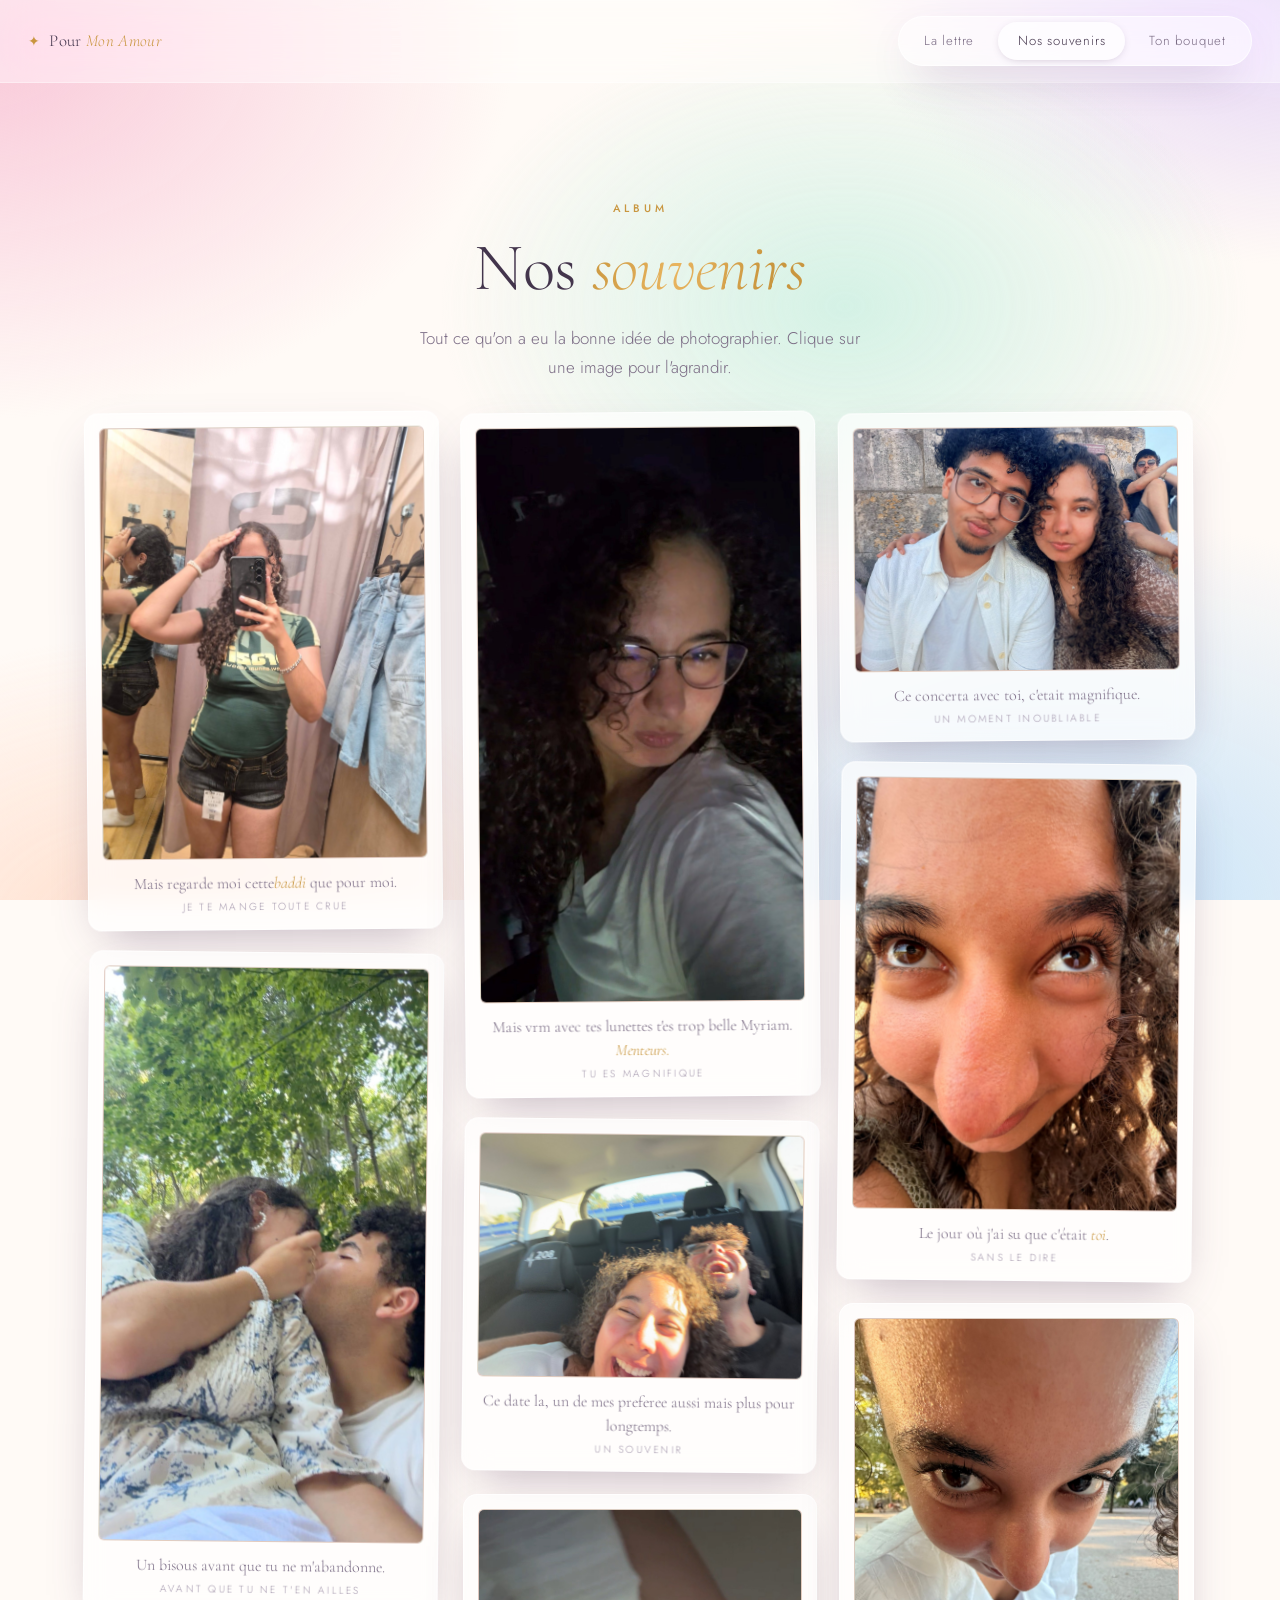
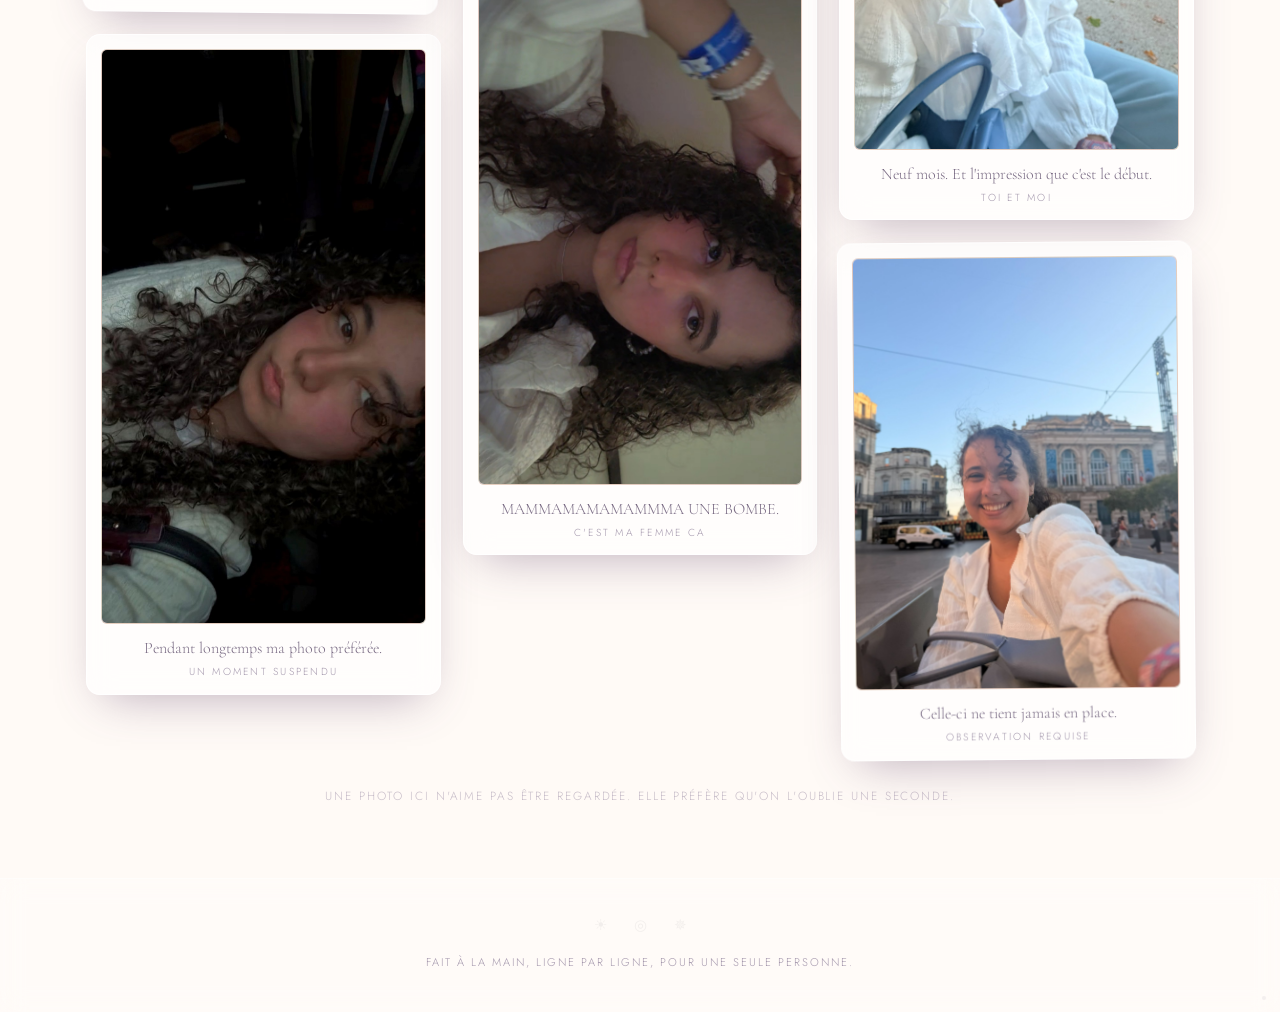
==== commit a38dbf44: "Add files via upload" ====
--- a/galerie.html
+++ b/galerie.html
@@ -4,8 +4,11 @@
      ÉNIGME 2 (cachée ici) : le DERNIER cadre est un objet quantique.
      Si plus rien ne bouge pendant 5 secondes, il se révèle.
 
-     LES PHOTOS sont dans le sous-dossier photos/ (versions web, 1800 px max).
-     Tes fichiers d'origine sont intacts à la racine du dossier.
+     LES PHOTOS (photo-01 … photo-10) sont à la RACINE du dossier, à côté
+     de ce fichier — pas dans un sous-dossier. C'est volontaire : sur GitHub,
+     un sous-dossier peut être oublié lors d'un envoi par glisser-déposer.
+     Ce sont des versions web (1800 px max) ; tes fichiers d'origine sont
+     eux aussi à la racine, sous leur nom d'appareil photo.
      Chaque cadre indique en commentaire de quel original il vient.
      ========================================================================== -->
 <!DOCTYPE html>
@@ -69,7 +72,7 @@
       <!-- photo-01  <-  21BAE260-D2A3-44F0-8551-FBE3B6B635D3.jpg -->
       <figure class="frame">
         <div class="frame-inner">
-          <img src="photos/photo-01.jpg" alt="Souvenir 1" loading="lazy">
+          <img src="photo-01.jpg" alt="Souvenir 1" loading="lazy">
         </div>
         <figcaption>
           <!-- MODIFIER LA LÉGENDE ICI -->
@@ -81,7 +84,7 @@
       <!-- photo-02  <-  234F3E86-0384-46CB-82E0-60DF8956F5DC.jpg -->
       <figure class="frame">
         <div class="frame-inner">
-          <img src="photos/photo-02.jpg" alt="Souvenir 2" loading="lazy">
+          <img src="photo-02.jpg" alt="Souvenir 2" loading="lazy">
         </div>
         <figcaption>
           <!-- MODIFIER LA LÉGENDE ICI -->
@@ -93,7 +96,7 @@
       <!-- photo-03  <-  3119BAD1-E97C-4F26-B639-EB09EE5CC3A6.jpg -->
       <figure class="frame">
         <div class="frame-inner">
-          <img src="photos/photo-03.jpg" alt="Souvenir 3" loading="lazy">
+          <img src="photo-03.jpg" alt="Souvenir 3" loading="lazy">
         </div>
         <figcaption>
           <!-- MODIFIER LA LÉGENDE ICI -->
@@ -105,7 +108,7 @@
       <!-- photo-04  <-  57893C8D-F0AA-4D41-A6BA-7386998CC1F8.jpg -->
       <figure class="frame">
         <div class="frame-inner">
-          <img src="photos/photo-04.jpg" alt="Souvenir 4" loading="lazy">
+          <img src="photo-04.jpg" alt="Souvenir 4" loading="lazy">
         </div>
         <figcaption>
           <!-- MODIFIER LA LÉGENDE ICI -->
@@ -118,7 +121,7 @@
       <!-- photo-05  <-  IMG_0868.JPG  (orientation redressée) -->
       <figure class="frame">
         <div class="frame-inner">
-          <img src="photos/photo-05.jpg" alt="Souvenir 5" loading="lazy">
+          <img src="photo-05.jpg" alt="Souvenir 5" loading="lazy">
         </div>
         <figcaption>
           <!-- MODIFIER LA LÉGENDE ICI -->
@@ -130,7 +133,7 @@
       <!-- photo-06  <-  Sans_titre_55_20260718184501.png -->
       <figure class="frame">
         <div class="frame-inner">
-          <img src="photos/photo-06.png" alt="Souvenir 6" loading="lazy">
+          <img src="photo-06.png" alt="Souvenir 6" loading="lazy">
         </div>
         <figcaption>
           <!-- MODIFIER LA LÉGENDE ICI -->
@@ -142,7 +145,7 @@
       <!-- photo-07  <-  IMG_1822.HEIC -->
       <figure class="frame">
         <div class="frame-inner">
-          <img src="photos/photo-07.jpg" alt="Souvenir 7" loading="lazy">
+          <img src="photo-07.jpg" alt="Souvenir 7" loading="lazy">
         </div>
         <figcaption>
           <!-- MODIFIER LA LÉGENDE ICI -->
@@ -154,7 +157,7 @@
       <!-- photo-08  <-  IMG_1877.HEIC -->
       <figure class="frame">
         <div class="frame-inner">
-          <img src="photos/photo-08.jpg" alt="Souvenir 8" loading="lazy">
+          <img src="photo-08.jpg" alt="Souvenir 8" loading="lazy">
         </div>
         <figcaption>
           <!-- MODIFIER LA LÉGENDE ICI -->
@@ -166,7 +169,7 @@
       <!-- photo-09  <-  IMG_2083.HEIC -->
       <figure class="frame">
         <div class="frame-inner">
-          <img src="photos/photo-09.jpg" alt="Souvenir 9" loading="lazy">
+          <img src="photo-09.jpg" alt="Souvenir 9" loading="lazy">
         </div>
         <figcaption>
           <!-- MODIFIER LA LÉGENDE ICI -->
@@ -182,7 +185,7 @@
            ========================================================== -->
       <figure class="frame frame-quantum" id="frameQuantum">
         <div class="frame-inner">
-          <img src="photos/photo-10.jpg" alt="Souvenir 10" loading="lazy">
+          <img src="photo-10.jpg" alt="Souvenir 10" loading="lazy">
           <div class="quantum-veil" id="quantumVeil" aria-hidden="true"><b></b></div>
         </div>
         <figcaption>
